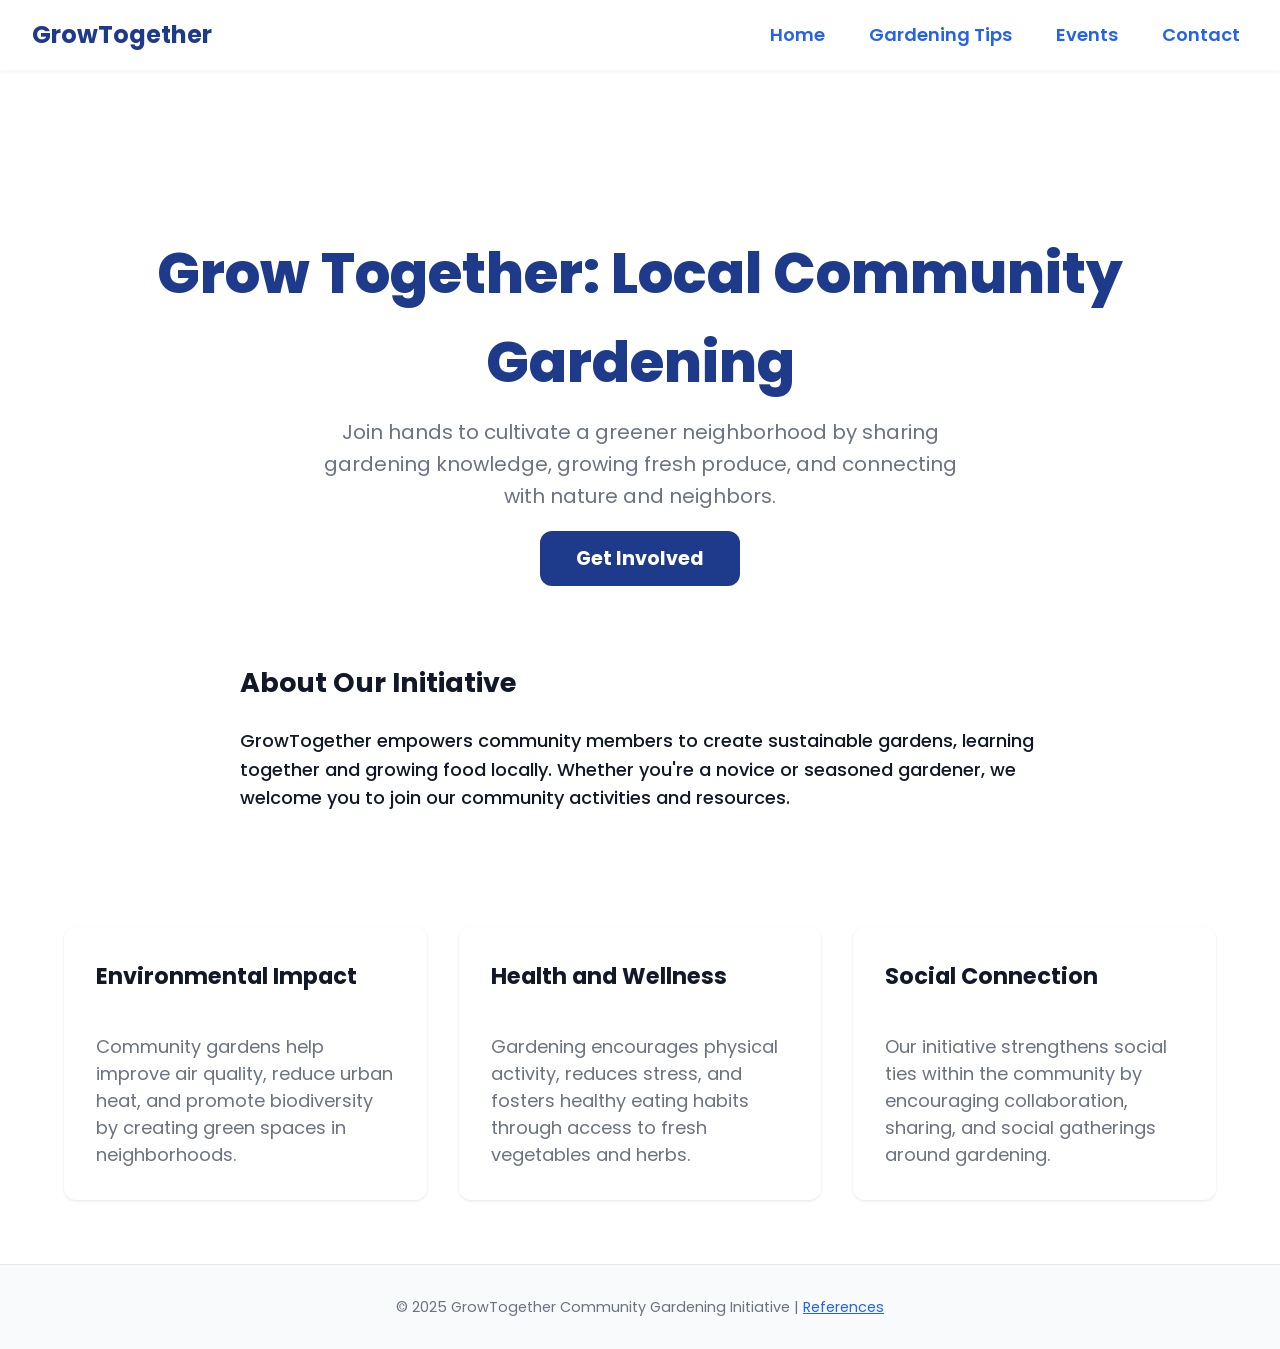
==== final-project/index.html @ e65ebdff "final-project" ====
<!DOCTYPE html>
<html lang="en">
<head>
  <meta charset="UTF-8" />
  <meta name="viewport" content="width=device-width, initial-scale=1" />
  <title>Community Gardening Initiative</title>
  <link href="https://fonts.googleapis.com/css2?family=Poppins:wght@600;700&display=swap" rel="stylesheet" />
  <style>
    :root {
      --color-primary: #1e3a8a; /* Indigo-900 */
      --color-accent: #2563eb; /* Indigo-600 */
      --color-text-primary: #111827; /* Gray-900 */
      --color-text-secondary: #6b7280; /* Gray-500 */
      --color-bg: #ffffff;
      --border-radius: 0.75rem;
      --transition-speed: 0.3s;
      --max-width: 1200px;
      --shadow-light: 0 1px 3px rgba(0,0,0,0.1);
    }

    * {
      box-sizing: border-box;
    }

    body {
      margin: 0;
      font-family: 'Poppins', sans-serif;
      background-color: var(--color-bg);
      color: var(--color-text-secondary);
      line-height: 1.6;
      font-size: 18px;
      min-height: 100vh;
      display: flex;
      flex-direction: column;
    }

    a {
      color: var(--color-accent);
      text-decoration: none;
      transition: color var(--transition-speed);
    }

    a:hover,
    a:focus {
      color: var(--color-primary);
      outline: none;
    }

    header {
      position: sticky;
      top: 0;
      z-index: 999;
      background: var(--color-bg);
      box-shadow: 0 2px 4px rgba(0,0,0,0.05);
      padding: 1rem 2rem;
      display: flex;
      justify-content: space-between;
      align-items: center;
    }

    .logo {
      font-weight: 700;
      font-size: 1.5rem;
      color: var(--color-primary);
      user-select: none;
    }

    nav ul {
      list-style: none;
      display: flex;
      gap: 1.75rem;
      margin: 0;
      padding: 0;
    }

    nav li {
      font-weight: 600;
    }

    nav a.nav-link {
      font-weight: 600;
      padding: 0.25rem 0.5rem;
      border-radius: 0.375rem;
      transition: background-color var(--transition-speed), color var(--transition-speed);
    }

    nav a.nav-link:hover,
    nav a.nav-link:focus {
      background-color: var(--color-primary);
      color: white;
      outline: none;
      transform: scale(1.05);
    }

    main {
      flex-grow: 1;
      max-width: var(--max-width);
      margin: 3rem auto 4rem;
      padding: 0 1.5rem;
      display: flex;
      flex-direction: column;
      gap: 4rem;
    }

    .hero {
      text-align: center;
      padding-top: 4rem;
    }

    .hero h1 {
      font-size: 3.5rem;
      color: var(--color-primary);
      font-weight: 800;
      margin-bottom: 0.5rem;
      user-select: none;
    }

    .hero p {
      font-size: 1.25rem;
      max-width: 650px;
      margin: 0 auto 2rem;
      color: var(--color-text-secondary);
    }

    .btn-primary {
      background-color: var(--color-primary);
      color: white;
      font-weight: 700;
      font-size: 1.2rem;
      padding: 0.85rem 2.25rem;
      border: none;
      border-radius: var(--border-radius);
      cursor: pointer;
      transition: background-color var(--transition-speed), transform var(--transition-speed);
      user-select: none;
    }

    .btn-primary:hover,
    .btn-primary:focus {
      background-color: var(--color-accent);
      transform: scale(1.05);
      outline: none;
    }

    .about {
      max-width: 800px;
      margin: 0 auto;
      font-weight: 500;
      font-size: 1.125rem;
      color: var(--color-text-primary);
      user-select: text;
    }

    .features {
      display: grid;
      grid-template-columns: repeat(auto-fit,minmax(280px,1fr));
      gap: 2rem;
      margin-top: 2rem;
    }

    .card {
      background: white;
      padding: 2rem;
      border-radius: var(--border-radius);
      box-shadow: var(--shadow-light);
      color: var(--color-text-primary);
      display: flex;
      flex-direction: column;
      gap: 1rem;
      user-select: text;
      transition: box-shadow var(--transition-speed);
    }

    .card:hover,
    .card:focus-within {
      box-shadow: 0 8px 16px rgba(37,99,235,0.3);
      outline: none;
    }

    .card h3 {
      margin-top: 0;
      font-weight: 700;
      font-size: 1.4rem;
    }

    .card p {
      margin: 0;
      font-weight: 400;
      color: var(--color-text-secondary);
      line-height: 1.5;
    }

    footer {
      background-color: #f9fafb;
      padding: 1rem 2rem;
      text-align: center;
      font-size: 0.9rem;
      color: var(--color-text-secondary);
      user-select: none;
      border-top: 1px solid #e5e7eb;
      position: relative;
      z-index: 1;
    }

    footer a {
      color: var(--color-accent);
      text-decoration: underline;
    }

    @media (max-width: 600px) {
      .hero h1 {
        font-size: 2.5rem;
      }
      main {
        margin: 2rem 1rem 3rem;
      }
    }
  </style>
</head>
<body>
  <header role="banner">
    <div class="logo" aria-label="Community Gardening Initiative Logo" tabindex="0">GrowTogether</div>
    <nav role="navigation" aria-label="Main navigation">
      <ul>
        <li><a href="index.html" class="nav-link" aria-current="page">Home</a></li>
        <li><a href="tips.html" class="nav-link">Gardening Tips</a></li>
        <li><a href="events.html" class="nav-link">Events</a></li>
        <li><a href="contact.html" class="nav-link">Contact</a></li>
      </ul>
    </nav>
  </header>

  <main role="main">
    <section class="hero" aria-label="Introduction to Community Gardening Initiative">
      <h1>Grow Together: Local Community Gardening</h1>
      <p>Join hands to cultivate a greener neighborhood by sharing gardening knowledge, growing fresh produce, and connecting with nature and neighbors.</p>
      <a href="contact.html" class="btn-primary" role="button">Get Involved</a>
    </section>

    <section class="about" aria-label="About the Community Gardening Initiative">
      <h2>About Our Initiative</h2>
      <p>GrowTogether empowers community members to create sustainable gardens, learning together and growing food locally. Whether you're a novice or seasoned gardener, we welcome you to join our community activities and resources.</p>
    </section>

    <section class="features" aria-label="Benefits of Community Gardening">
      <article class="card" tabindex="0" aria-describedby="feature1-desc">
        <h3>Environmental Impact</h3>
        <p id="feature1-desc">Community gardens help improve air quality, reduce urban heat, and promote biodiversity by creating green spaces in neighborhoods.</p>
      </article>
      <article class="card" tabindex="0" aria-describedby="feature2-desc">
        <h3>Health and Wellness</h3>
        <p id="feature2-desc">Gardening encourages physical activity, reduces stress, and fosters healthy eating habits through access to fresh vegetables and herbs.</p>
      </article>
      <article class="card" tabindex="0" aria-describedby="feature3-desc">
        <h3>Social Connection</h3>
        <p id="feature3-desc">Our initiative strengthens social ties within the community by encouraging collaboration, sharing, and social gatherings around gardening.</p>
      </article>
    </section>
  </main>

  <footer>
    <p>&copy; 2025 GrowTogether Community Gardening Initiative | <a href="references.html">References</a></p>
  </footer>
</body>
</html>
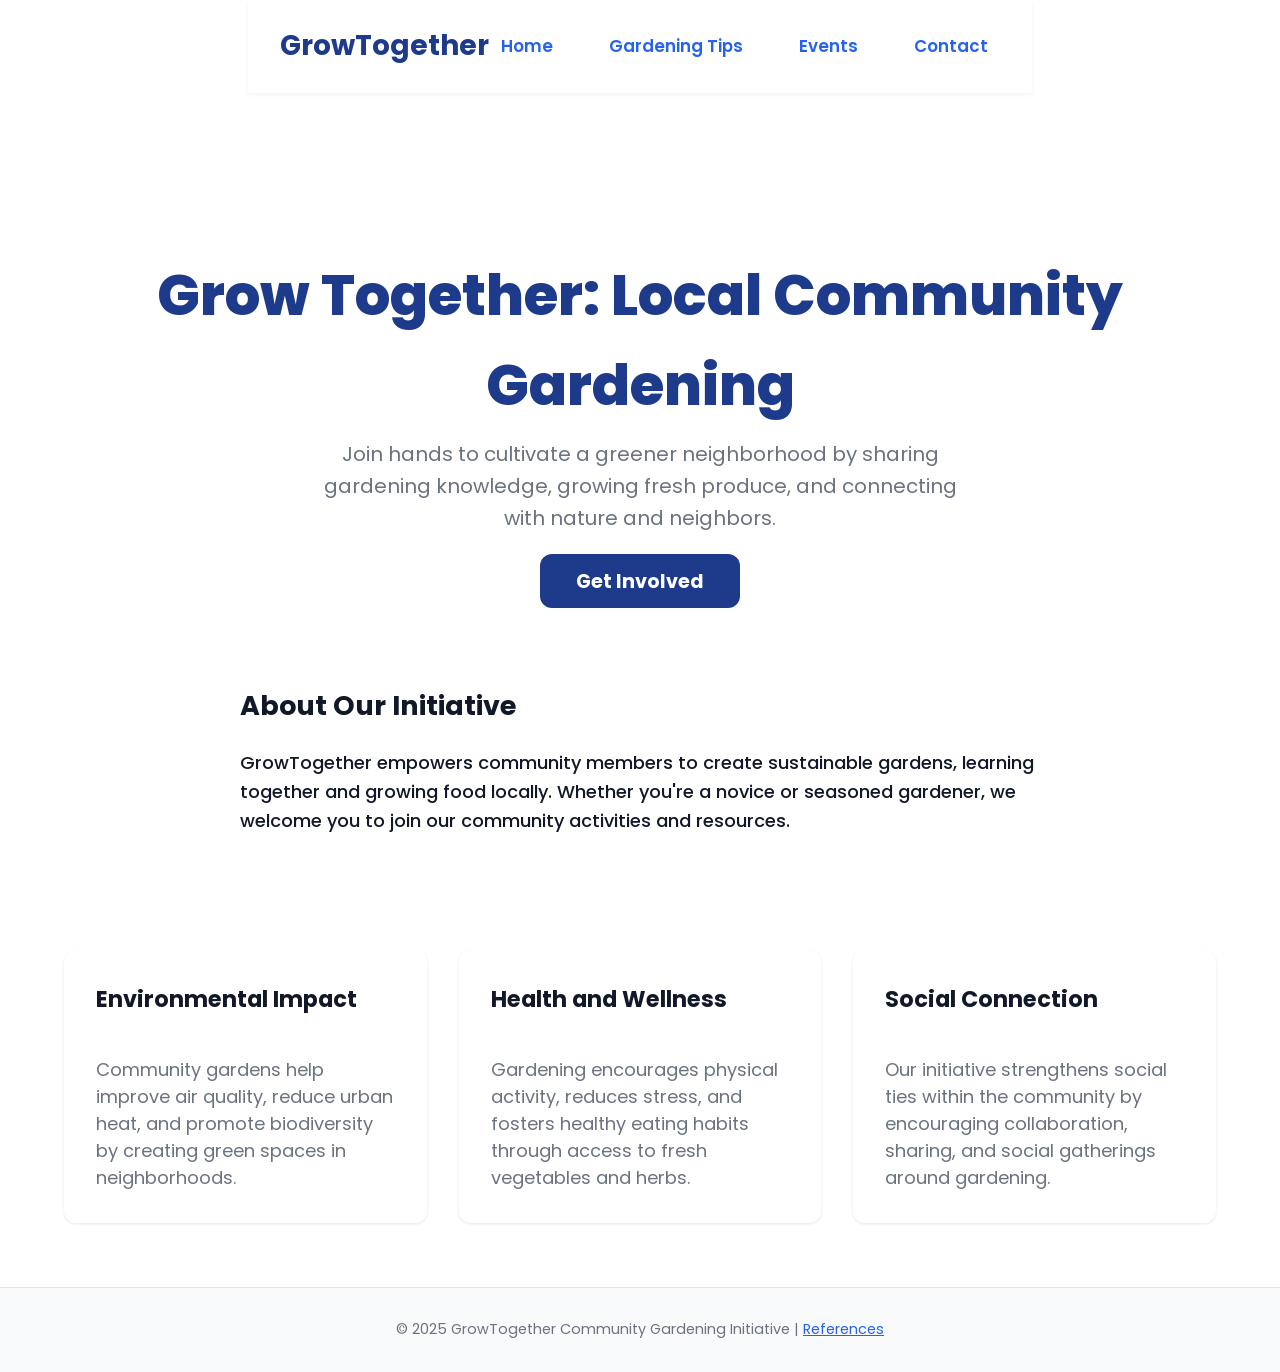
==== commit d19f711d: "final-project" ====
--- a/final-project/index.html
+++ b/final-project/index.html
@@ -46,51 +46,98 @@
       outline: none;
     }
 
-    header {
-      position: sticky;
-      top: 0;
-      z-index: 999;
-      background: var(--color-bg);
-      box-shadow: 0 2px 4px rgba(0,0,0,0.05);
-      padding: 1rem 2rem;
-      display: flex;
-      justify-content: space-between;
-      align-items: center;
-    }
-
-    .logo {
-      font-weight: 700;
-      font-size: 1.5rem;
-      color: var(--color-primary);
-      user-select: none;
-    }
-
-    nav ul {
-      list-style: none;
-      display: flex;
-      gap: 1.75rem;
-      margin: 0;
-      padding: 0;
-    }
-
-    nav li {
-      font-weight: 600;
-    }
-
-    nav a.nav-link {
-      font-weight: 600;
-      padding: 0.25rem 0.5rem;
-      border-radius: 0.375rem;
-      transition: background-color var(--transition-speed), color var(--transition-speed);
-    }
-
-    nav a.nav-link:hover,
-    nav a.nav-link:focus {
-      background-color: var(--color-primary);
-      color: white;
-      outline: none;
-      transform: scale(1.05);
-    }
+/* Responsive Header and Navigation Styles */
+
+header {
+  position: sticky;
+  top: 0;
+  z-index: 999;
+  background: var(--color-bg);
+  box-shadow: 0 2px 4px rgba(0,0,0,0.05);
+  padding: 1rem 1.25rem;
+  display: flex;
+  justify-content: space-between;
+  align-items: center;
+  max-width: 1200px;
+  margin: 0 auto;
+}
+
+/* Logo */
+.logo {
+  font-weight: 700;
+  font-size: 1.5rem;
+  color: var(--color-primary);
+  user-select: none;
+  flex-shrink: 0;
+}
+
+/* Navigation */
+nav ul {
+  list-style: none;
+  display: flex;
+  gap: 1.25rem;
+  margin: 0;
+  padding: 0;
+  overflow-x: auto;
+  -webkit-overflow-scrolling: touch;
+}
+
+nav li {
+  font-weight: 600;
+  flex-shrink: 0;
+}
+
+nav a.nav-link {
+  font-weight: 600;
+  padding: 0.25rem 0.5rem;
+  border-radius: 0.375rem;
+  transition: background-color 0.3s, color 0.3s;
+  white-space: nowrap;
+}
+
+nav a.nav-link:hover,
+nav a.nav-link:focus {
+  background-color: var(--color-primary);
+  color: white;
+  outline: none;
+  transform: scale(1.05);
+}
+
+/* Mobile Styles */
+@media (max-width: 600px) {
+  header {
+    padding: 0.75rem 1rem;
+  }
+  .logo {
+    font-size: 1.3rem;
+  }
+  nav ul {
+    gap: 1rem;
+  }
+  /* Make nav horizontally scrollable on small screens */
+  nav {
+    flex-grow: 1;
+    margin-left: 1rem;
+  }
+}
+
+/* Large screen enhancements */
+@media (min-width: 1024px) {
+  header {
+    padding: 1.5rem 2rem;
+  }
+  .logo {
+    font-size: 1.75rem;
+  }
+  nav ul {
+    gap: 2rem;
+  }
+  nav a.nav-link {
+    padding: 0.4rem 0.75rem;
+    font-size: 1.05rem;
+  }
+}
+
 
     main {
       flex-grow: 1;
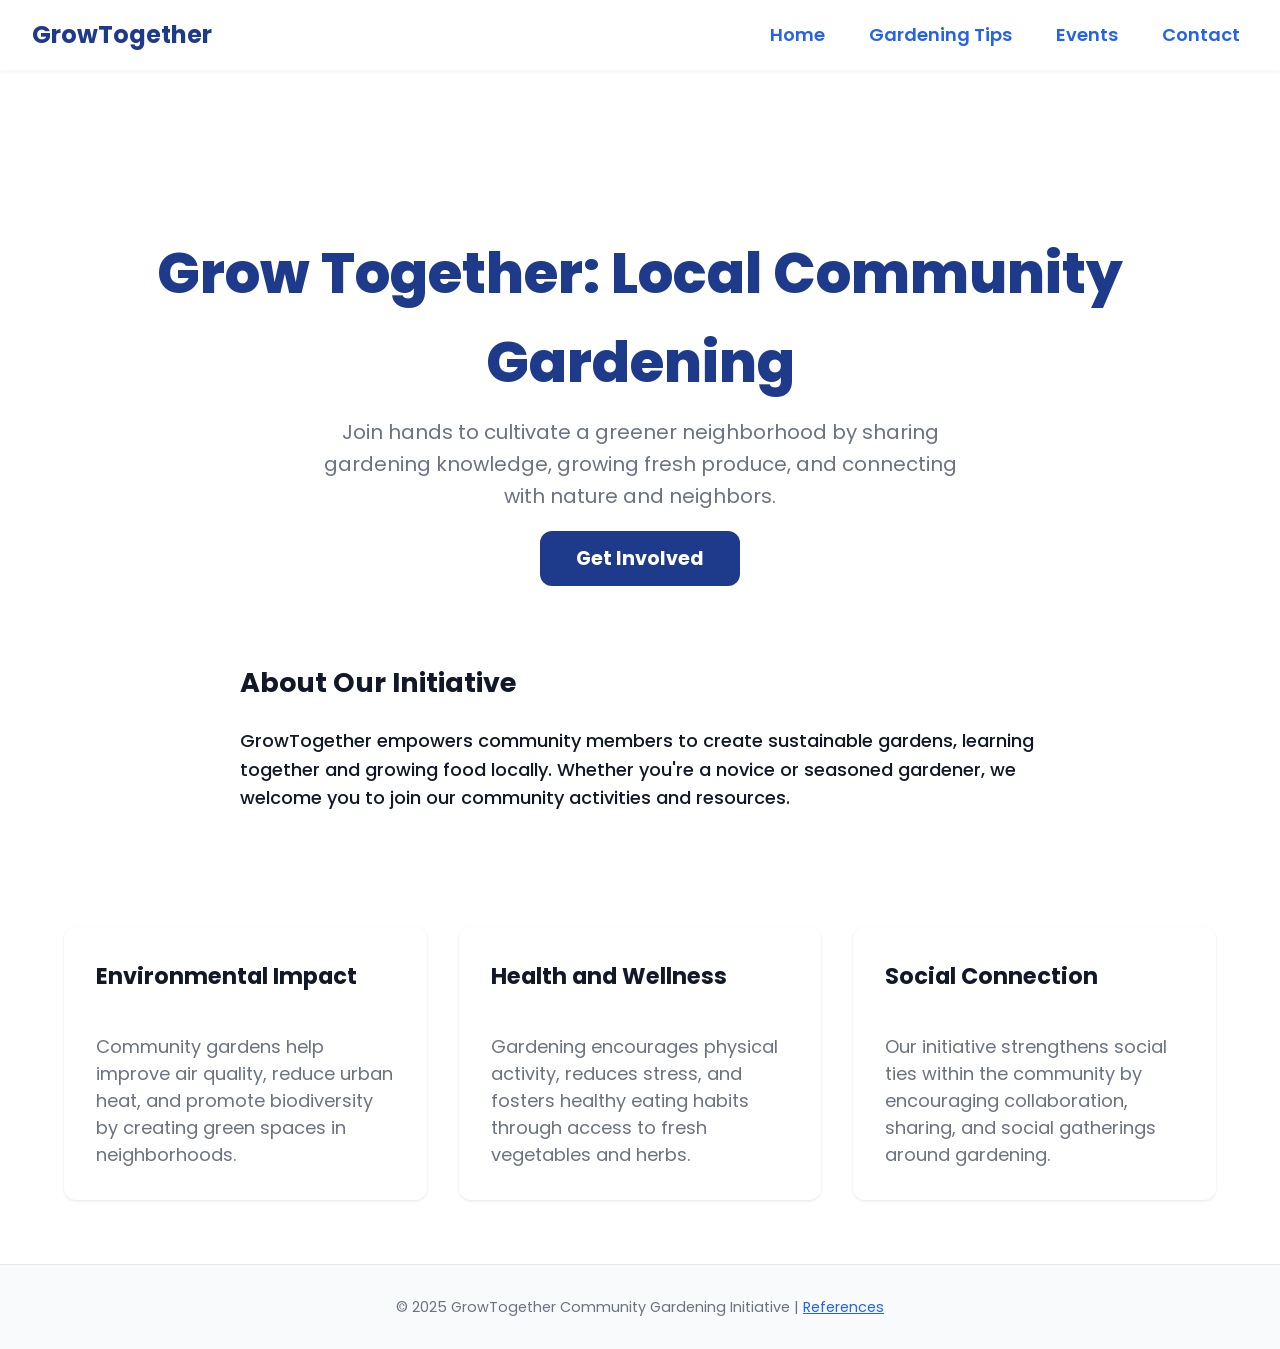
==== commit 925dacfa: "final-project" ====
--- a/final-project/index.html
+++ b/final-project/index.html
@@ -46,98 +46,51 @@
       outline: none;
     }
 
-/* Responsive Header and Navigation Styles */
-
-header {
-  position: sticky;
-  top: 0;
-  z-index: 999;
-  background: var(--color-bg);
-  box-shadow: 0 2px 4px rgba(0,0,0,0.05);
-  padding: 1rem 1.25rem;
-  display: flex;
-  justify-content: space-between;
-  align-items: center;
-  max-width: 1200px;
-  margin: 0 auto;
-}
-
-/* Logo */
-.logo {
-  font-weight: 700;
-  font-size: 1.5rem;
-  color: var(--color-primary);
-  user-select: none;
-  flex-shrink: 0;
-}
-
-/* Navigation */
-nav ul {
-  list-style: none;
-  display: flex;
-  gap: 1.25rem;
-  margin: 0;
-  padding: 0;
-  overflow-x: auto;
-  -webkit-overflow-scrolling: touch;
-}
-
-nav li {
-  font-weight: 600;
-  flex-shrink: 0;
-}
-
-nav a.nav-link {
-  font-weight: 600;
-  padding: 0.25rem 0.5rem;
-  border-radius: 0.375rem;
-  transition: background-color 0.3s, color 0.3s;
-  white-space: nowrap;
-}
-
-nav a.nav-link:hover,
-nav a.nav-link:focus {
-  background-color: var(--color-primary);
-  color: white;
-  outline: none;
-  transform: scale(1.05);
-}
-
-/* Mobile Styles */
-@media (max-width: 600px) {
-  header {
-    padding: 0.75rem 1rem;
-  }
-  .logo {
-    font-size: 1.3rem;
-  }
-  nav ul {
-    gap: 1rem;
-  }
-  /* Make nav horizontally scrollable on small screens */
-  nav {
-    flex-grow: 1;
-    margin-left: 1rem;
-  }
-}
-
-/* Large screen enhancements */
-@media (min-width: 1024px) {
-  header {
-    padding: 1.5rem 2rem;
-  }
-  .logo {
-    font-size: 1.75rem;
-  }
-  nav ul {
-    gap: 2rem;
-  }
-  nav a.nav-link {
-    padding: 0.4rem 0.75rem;
-    font-size: 1.05rem;
-  }
-}
-
+    header {
+      position: sticky;
+      top: 0;
+      z-index: 999;
+      background: var(--color-bg);
+      box-shadow: 0 2px 4px rgba(0,0,0,0.05);
+      padding: 1rem 2rem;
+      display: flex;
+      justify-content: space-between;
+      align-items: center;
+    }
+
+    .logo {
+      font-weight: 700;
+      font-size: 1.5rem;
+      color: var(--color-primary);
+      user-select: none;
+    }
+
+    nav ul {
+      list-style: none;
+      display: flex;
+      gap: 1.75rem;
+      margin: 0;
+      padding: 0;
+    }
+
+    nav li {
+      font-weight: 600;
+    }
+
+    nav a.nav-link {
+      font-weight: 600;
+      padding: 0.25rem 0.5rem;
+      border-radius: 0.375rem;
+      transition: background-color var(--transition-speed), color var(--transition-speed);
+    }
+
+    nav a.nav-link:hover,
+    nav a.nav-link:focus {
+      background-color: var(--color-primary);
+      color: white;
+      outline: none;
+      transform: scale(1.05);
+    }
 
     main {
       flex-grow: 1;
